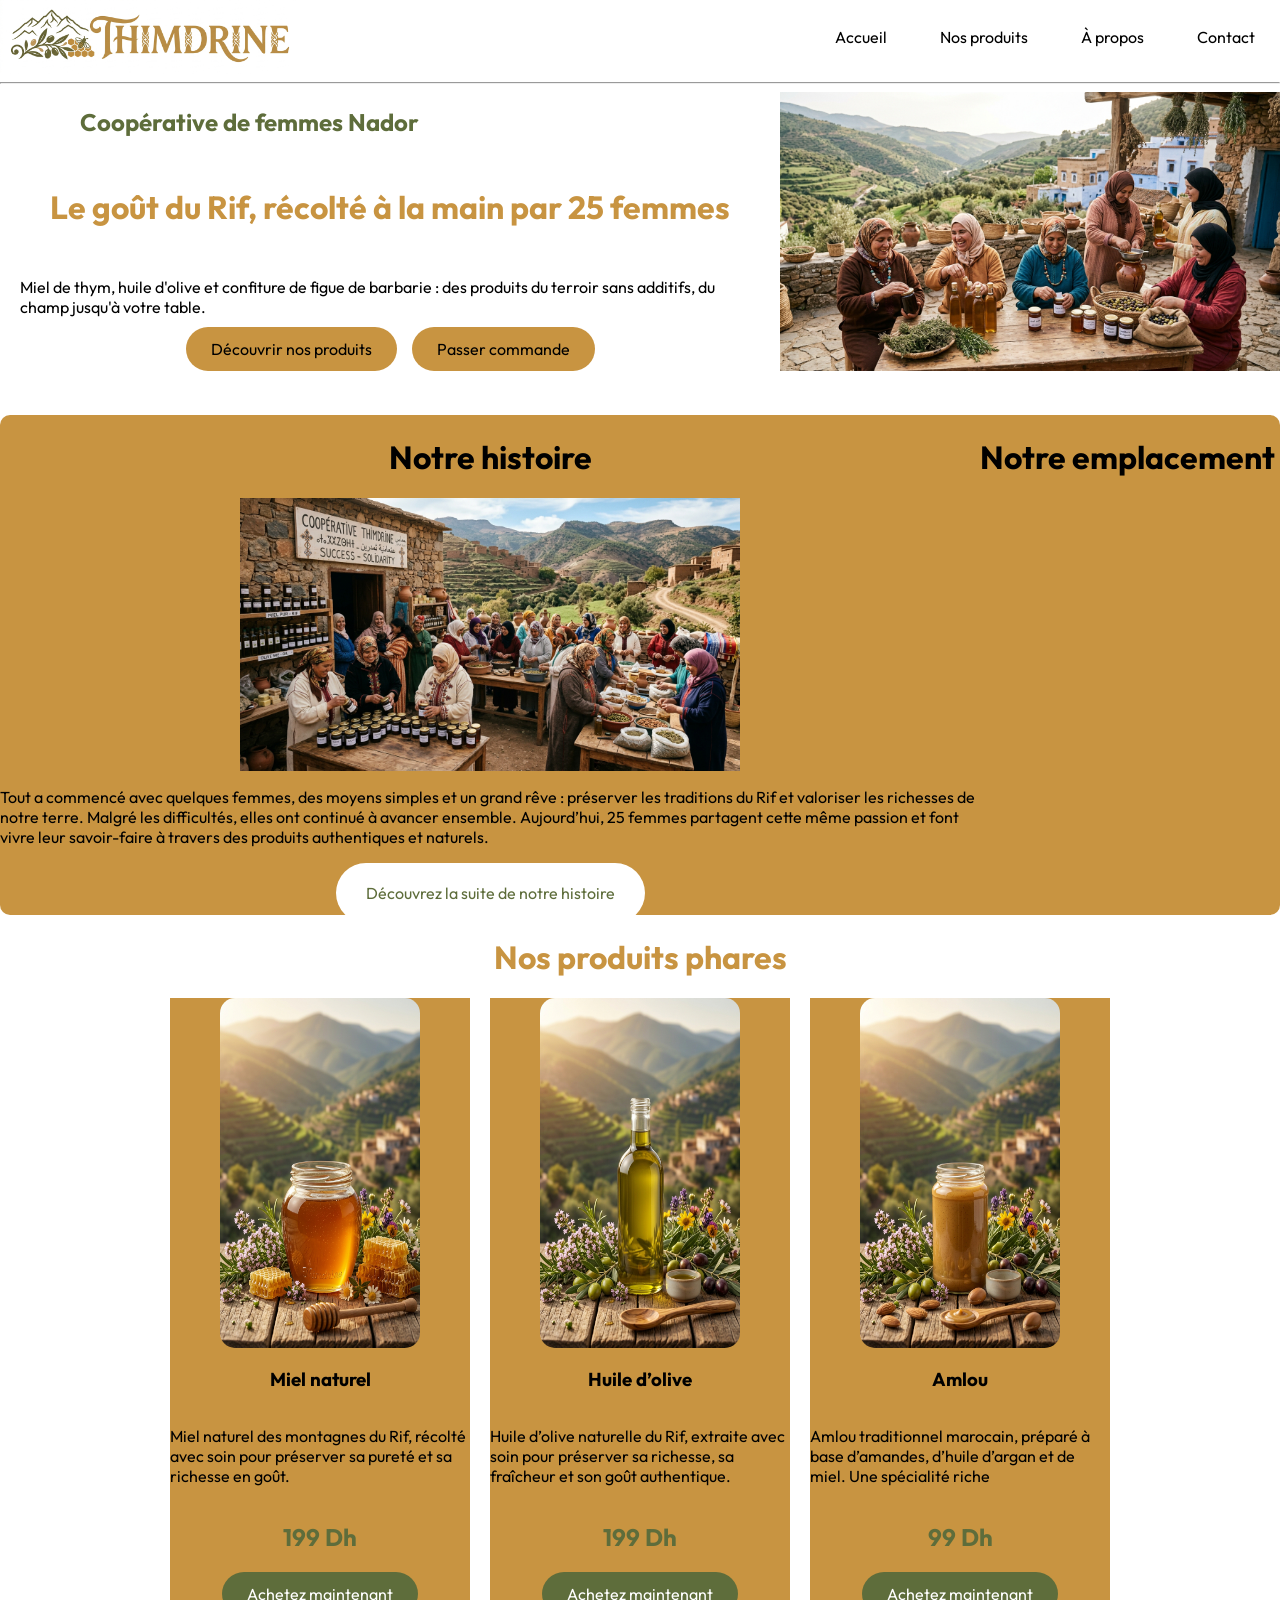
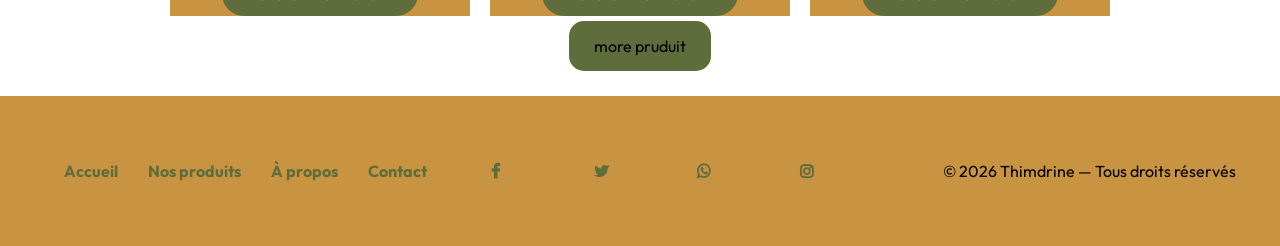
==== index.html @ 75c64252 "project" ====
<!doctype html>
<html lang="fr">
  <head>
    <link rel="preconnect" href="https://fonts.googleapis.com" />
    <link rel="preconnect" href="https://fonts.gstatic.com" crossorigin />
    <link
      href="https://fonts.googleapis.com/css2?family=Outfit:wght@100..900&display=swap"
      rel="stylesheet" />
    <link rel="stylesheet"
      href="https://cdnjs.cloudflare.com/ajax/libs/font-awesome/4.7.0/css/font-awesome.min.css">

    <meta charset="UTF-8" />
    <meta name="viewport" content="width=device-width, initial-scale=1.0" />
    <title>Document</title>
    <link rel="stylesheet" href="home.css" />
  </head>
  <body>
    <header>
      <div class="header-container">
        <img src="imeges/logo.jpg" alt="logo" class="logo" />
        <nav>
          <div class="navbar">
            <a href="index.html">Accueil</a>
            <a href="produits.html">Nos produits</a>
            <a href="propos.html">À propos</a>
            <a href="Contact.html">Contact</a>
          </div>
        </nav>
      </div>
    </header>
    <hr />
    <div class="header-page">
      <div class="right-side">
        <h2>Coopérative de femmes Nador</h2>
        <h1>Le goût du Rif, récolté à la main par 25 femmes</h1>
        <p>
          Miel de thym, huile d'olive et confiture de figue de barbarie : des
          produits du terroir sans additifs, du champ jusqu'à votre table.
        </p>
        <div class="button">
          <a href="produits.html">Découvrir nos produits</a>
          <a href="Contact.html">Passer commande</a>
        </div>
      </div>
      <div class="left-side">
        <img src="imeges/main photo.jpg" alt="imege" class="main-photo" />
      </div>
    </div>
    <br>
    <br>
    <main>
      <div class="landing-page">
        <div class="page-right">
          <h1>Notre histoire</h1>
          <img src="imeges/main2.jpg" alt="image">
          <p>Tout a commencé avec quelques femmes, des moyens simples et un
            grand
            rêve : préserver les traditions du Rif et valoriser les richesses de
            notre terre.

            Malgré les difficultés, elles ont continué à avancer ensemble.
            Aujourd’hui, 25 femmes partagent cette même passion et font vivre
            leur
            savoir-faire à travers des produits authentiques et naturels.</p>
          <a href class="button-story">Découvrez la suite de notre histoire</a>
        </div>
        <div class="page-left">
          <h1>Notre emplacement</h1>
          <div class="maps">
            <iframe
              src="https://www.google.com/maps/embed?pb=!1m18!1m12!1m3!1d3261.3728200613914!2d-2.9360679244320766!3d35.17225927275587!2m3!1f0!2f0!3f0!3m2!1i1024!2i768!4f13.1!3m3!1m2!1s0xd77a7870032e355%3A0xa71e405513238214!2sYouCode%20Nador!5e0!3m2!1sen!2sma!4v1791366741912!5m2!1sen!2sma"
              width="400" height="300" style="border:0;" allowfullscreen
              loading="lazy"
              referrerpolicy="strict-origin-when-cross-origin"></iframe>
          </div>

        </div>

      </div>
      <div class="pruduit">
        <h1>Nos produits phares</h1>
        <div class="best-pruduit">

          <div class="image1-desc">
            <img src="imeges/عسل.jpg" alt>
            <h3>Miel naturel</h3>
            <p>Miel naturel des montagnes du Rif, récolté avec soin pour
              préserver sa pureté et sa richesse en goût.
            </p>
            <h2> 199 Dh </h2>
            <a href="Contact.html">Achetez maintenant</a>

          </div>
          <div class="image1-desc">
            <img src="imeges/زيت زيتون.jpg" alt>
            <h3>Huile d’olive</h3>
            <p>Huile d’olive naturelle du Rif, extraite avec soin pour préserver
              sa richesse, sa fraîcheur et son goût authentique.
            </p>
            <h2> 199 Dh </h2>
            <a href="Contact.html">Achetez maintenant</a>

          </div>
          <div class="image1-desc">
            <img src="imeges/املو.jpg" alt>
            <h3>Amlou</h3>
            <p>Amlou traditionnel marocain, préparé à base d’amandes, d’huile
              d’argan et de miel. Une spécialité riche
            </p>
            <h2> 99 Dh </h2>
            <a href="Contact.html">Achetez maintenant</a>

          </div>

        </div>
        <div class="buttonTo-pruduit">
          <br>
        <a href="produits.html">more pruduit </a>

      </div>
      </div>
      
    </main>
    <br>
    <br>
    <footer class="footer-part">
      <div class="navbar-Foter">
        <a href="index.html">Accueil</a>
        <a href="produits.html">Nos produits</a>
        <a href="propos.html">À propos</a>
        <a href="Contact.html">Contact</a>
      </div>
      <div class="Réseaux-sociaux">
        <a href="#" class="fa fa-facebook"></a>
        <a href="#" class="fa fa-twitter"></a>
        <a href="#" class="fa fa-whatsapp"></a>
        <a href="#" class="fa fa-instagram"></a>
      </div>
      <div><p>© 2026 Thimdrine — Tous droits réservés</p>
      </div>

    </footer>
  </body>
</html>
---- home.css ----
body {
  font-family: "Outfit", sans-serif;
  padding: 0;
  margin: 0;
}

.logo {
  width: 300px;
  height: auto;
}

.header-container {
  width: 100%;

  display: flex;
  justify-content: space-between;
  align-items: center;
}

.navbar a {
  padding: 5px 25px;
  color: black;
  text-decoration: none;
  border-radius: 15px;

}

.navbar a:hover {
  color: black;
  background-color: #c89441;

}

.main-photo {
  width: 500px;
  height: auto;

}

.header-page {
  display: flex;
  justify-content: space-between;
  align-items: center;
}

.right-side h1 {
  color: #c89441;
  margin: 50px;

}

.right-side h2 {
  color: #5E6D3B;
    margin:10px 80px;

}
.right-side p {
    margin:  10px 20px;

}

.button {
  display: flex;
  gap: 15px;
  justify-content: center;
}

.button a {
  border-radius: 50px;
  padding: 12px 25px;
  background-color: #c89441;
  text-decoration: none;
  color: black;

}

.button a:hover {
  background-color: #5E6D3B;
  color: white;
}

.landing-page {
  display: flex;
  justify-content: space-between;

  background-color: #c89441;
  border-radius: 10px;
  width: auto;
  height: 500px;
}

.page-right {
  display: flex;
  flex-direction: column;
  align-items: center;
}

iframe {
  height: 400px;
  width: auto;

}

iframe:hover {
  transform: scale(1.03);
}

.button-story {
  background-color: white;
  border-radius: 30px;
  padding: 20px 30px;
  text-decoration: none;
  color: #5E6D3B;
}

.button-story:hover {
  transform: scale(1.05);

}

.page-right img {
  width: 500px;
  height: auto;
}

.best-pruduit {
  display: flex;
  justify-content: center;
  gap: 20px;
}

.image1-desc {
  width: 300px;
  background-color: #c89441;
  display: flex;
  flex-direction: column;
  justify-content: center;
  align-items: center;

}

.image1-desc img {
  width: 200px;
  height: 350px;
  border-radius: 15px;


}

.pruduit {
  display: flex;
  flex-direction: column;
  align-items: center;
}

.pruduit h1 {
  color: #c89441;
}

.image1-desc a {

  border-radius: 25px;
  text-decoration: none;
  background-color: #5E6D3B;
  border-radius: 50px;
  padding: 12px 25px;
  color: white;


}

.image1-desc a:hover {
  transform: scale(1.3);
  background-color: white;
  color: black;

}

.image1-desc h2 {
  color: #5E6D3B;


}

.page-right img:hover {
  transform: scale(1.03);


}

.footer-part {
  display: flex;
  background-color: #c89441;
  height: 150px;
  width: auto;
  align-items: center;
  justify-content: start;
  justify-content: space-evenly;
}

.navbar-Foter {
  margin: 20px;
  display: flex;
  ;
  gap: 30px;
}

.navbar-Foter a {
  text-decoration: none;
  color: #5E6D3B;
  font-weight: bold;

}

.fa {
  text-decoration: none;
  gap: 5px;
  width: 100px;
  color: #5E6D3B;
  font-weight: bold;

}
.buttonTo-pruduit a{
text-decoration: none;
border-radius: 15px;
background-color: hsl(78, 30%, 33%);
padding: 15px 25px;
color: black;
}
.buttonTo-pruduit a:hover{
background-color: #c89441;
color: white;

}
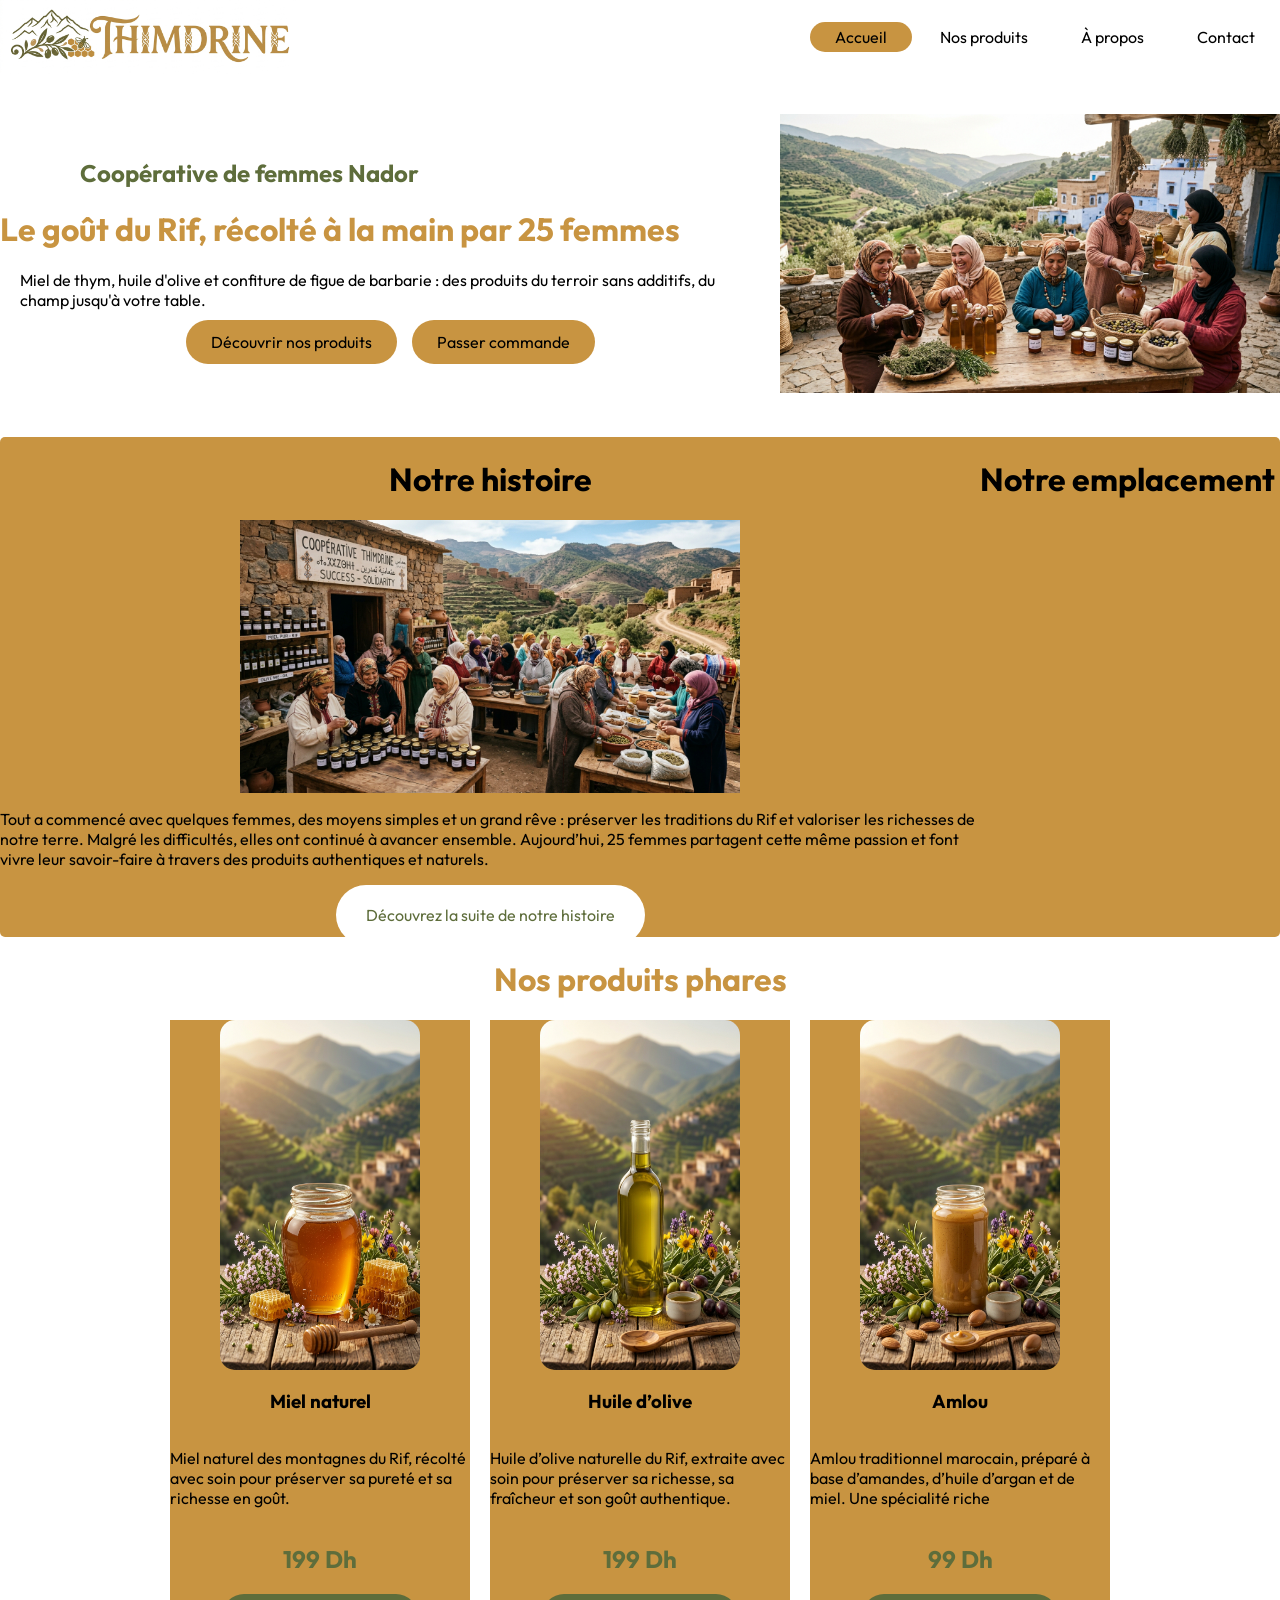
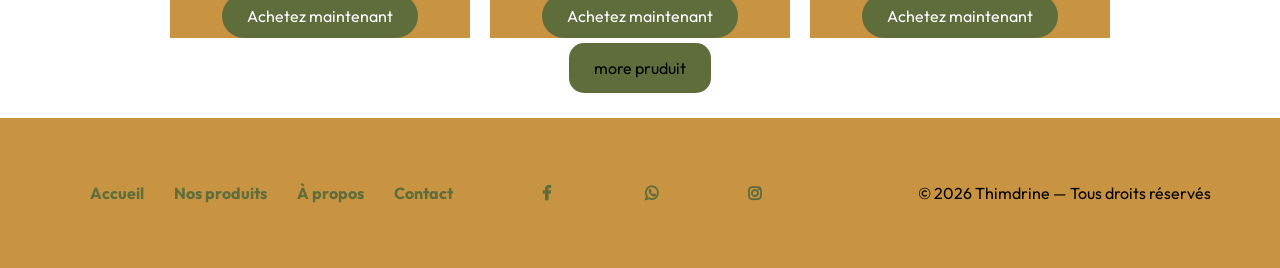
==== commit 3d029b52: "project" ====
--- a/index.html
+++ b/index.html
@@ -20,7 +20,7 @@
         <img src="imeges/logo.jpg" alt="logo" class="logo" />
         <nav>
           <div class="navbar">
-            <a href="index.html">Accueil</a>
+            <a  class="index" href="index.html">Accueil</a>
             <a href="produits.html">Nos produits</a>
             <a href="propos.html">À propos</a>
             <a href="Contact.html">Contact</a>
@@ -28,7 +28,8 @@
         </nav>
       </div>
     </header>
-    <hr />
+    <br />
+    <br>
     <div class="header-page">
       <div class="right-side">
         <h2>Coopérative de femmes Nador</h2>
@@ -43,7 +44,7 @@
         </div>
       </div>
       <div class="left-side">
-        <img src="imeges/main photo.jpg" alt="imege" class="main-photo" />
+        <img  class="main-photo" src="imeges/main photo.jpg" alt="imege"  />
       </div>
     </div>
     <br>
@@ -132,7 +133,6 @@
       </div>
       <div class="Réseaux-sociaux">
         <a href="#" class="fa fa-facebook"></a>
-        <a href="#" class="fa fa-twitter"></a>
         <a href="#" class="fa fa-whatsapp"></a>
         <a href="#" class="fa fa-instagram"></a>
       </div>
--- a/home.css
+++ b/home.css
@@ -25,6 +25,10 @@
 
 }
 
+.index {
+  background-color: #c89441;
+}
+
 .navbar a:hover {
   color: black;
   background-color: #c89441;
@@ -45,17 +49,17 @@
 
 .right-side h1 {
   color: #c89441;
-  margin: 50px;
 
 }
 
 .right-side h2 {
   color: #5E6D3B;
-    margin:10px 80px;
-
-}
+  margin: 10px 80px;
+
+}
+
 .right-side p {
-    margin:  10px 20px;
+  margin: 10px 20px;
 
 }
 
@@ -87,6 +91,7 @@
   border-radius: 10px;
   width: auto;
   height: 500px;
+  border-radius: 5px;
 }
 
 .page-right {
@@ -220,15 +225,126 @@
   font-weight: bold;
 
 }
-.buttonTo-pruduit a{
-text-decoration: none;
-border-radius: 15px;
-background-color: hsl(78, 30%, 33%);
-padding: 15px 25px;
-color: black;
-}
-.buttonTo-pruduit a:hover{
-background-color: #c89441;
-color: white;
+
+.buttonTo-pruduit a {
+  text-decoration: none;
+  border-radius: 15px;
+  background-color: hsl(78, 30%, 33%);
+  padding: 15px 25px;
+  color: black;
+}
+
+.buttonTo-pruduit a:hover {
+  background-color: #c89441;
+  color: white;
+
+}
+
+@media (max-width: 768px) {
+  .logo {
+    max-width: 100%;
+    height: auto;
+  }
+
+  .navbar {
+    display: flex;
+    flex-direction: column;
+  }
+
+  .navbar a {
+    font-size: 9px;
+  }
+
+  .header-page {
+    display: flex;
+    flex-direction: column;
+  }
+
+  .right-side h2 {
+    font-size: 12px;
+
+  }
+
+  .right-side h1 {
+    font-size: 19px;
+
+  }
+
+  .right-side p {
+    font-size: 10px;
+
+  }
+
+  .button {
+    padding: 5px 18px;
+    font-size: 10px;
+
+  }
+
+  img {
+    max-width: 100%;
+    height: auto;
+  }
+
+  p {
+    font-size: 10px;
+  }
+
+  h1 {
+    font-size: 19px;
+
+  }
+
+  .landing-page {
+    display: flex;
+    flex-direction: column;
+    max-width: 100%;
+    height: auto;
+  }
+
+  .button-story {
+    padding: 5px 18px;
+    font-size: 10px;
+
+  }
+
+  .page-left {
+    display: flex;
+    flex-direction: column;
+    align-items: center;
+  }
+
+  .maps {
+    max-width: 100%;
+    height: auto;
+  }
+
+  a {
+    padding: 5px 18px;
+    font-size: 10px;
+
+  }
+  .best-pruduit{
+    display: flex;
+    flex-wrap: wrap;
+    width: 100%;
+    height: auto;
+
+
+  }
+   .footer-part a{
+     padding: 1px 15px;
+    font-size: 10px;
+   gap: 3px;
+
+  }
+  .footer-part{
+    max-width: 100%;
+    height: auto;
+    display: flex;
+    flex-direction: column;
+
+  }
+
 
 }
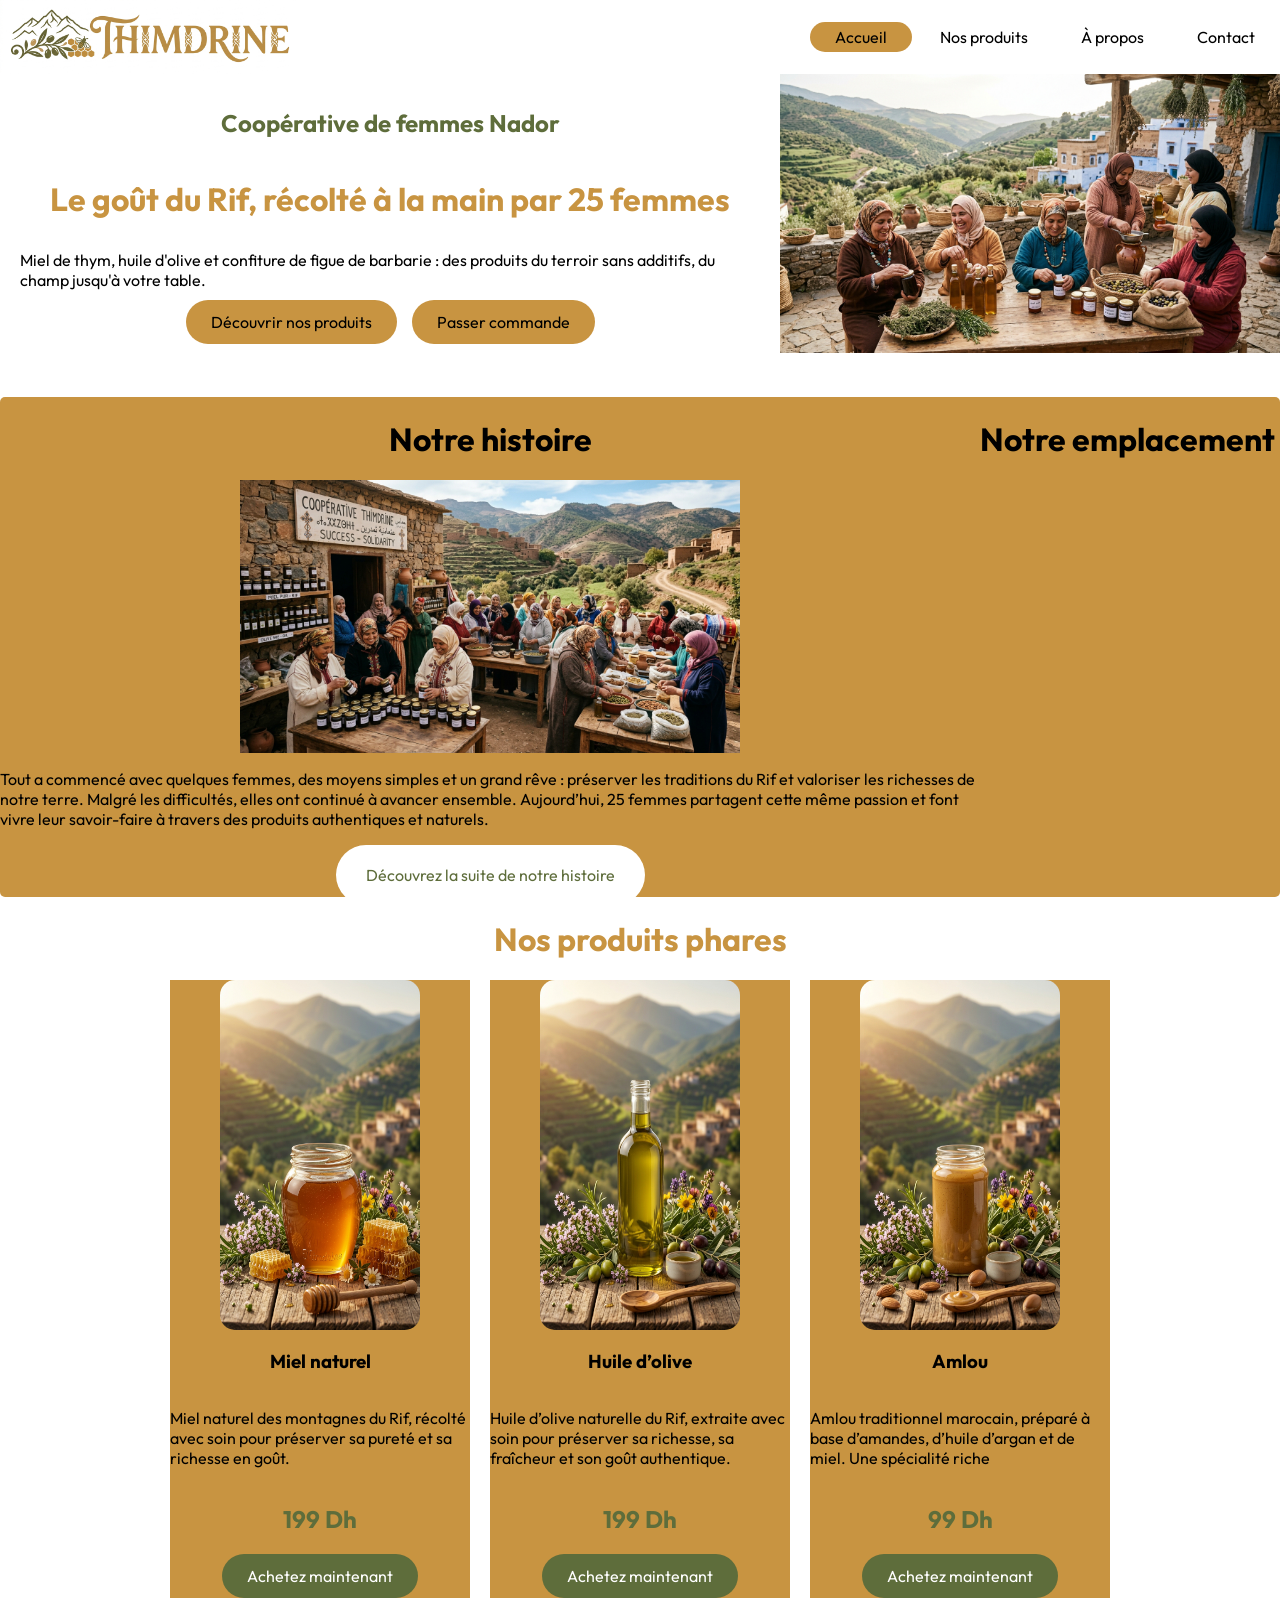
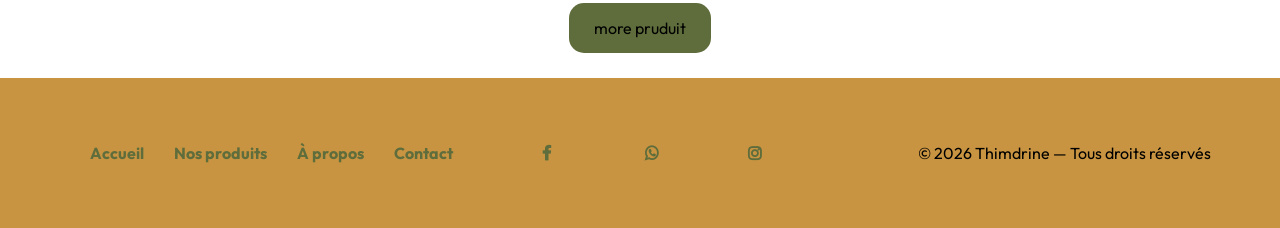
==== commit 627e2803: "project" ====
--- a/index.html
+++ b/index.html
@@ -28,8 +28,7 @@
         </nav>
       </div>
     </header>
-    <br />
-    <br>
+    
     <div class="header-page">
       <div class="right-side">
         <h2>Coopérative de femmes Nador</h2>
--- a/home.css
+++ b/home.css
@@ -46,6 +46,12 @@
   justify-content: space-between;
   align-items: center;
 }
+.right-side{
+  display: flex;
+  align-items: center;
+  flex-direction: column;
+  justify-content: center;
+}
 
 .right-side h1 {
   color: #c89441;
@@ -54,7 +60,6 @@
 
 .right-side h2 {
   color: #5E6D3B;
-  margin: 10px 80px;
 
 }
 
@@ -267,6 +272,7 @@
 
   .right-side h1 {
     font-size: 19px;
+    margin-left: 5px;
 
   }
 
@@ -292,6 +298,7 @@
 
   h1 {
     font-size: 19px;
+    
 
   }
 
@@ -329,11 +336,9 @@
     flex-wrap: wrap;
     width: 100%;
     height: auto;
-
-
   }
    .footer-part a{
-     padding: 1px 15px;
+     padding: 5px 15px;
     font-size: 10px;
    gap: 3px;
 
@@ -345,6 +350,10 @@
     flex-direction: column;
 
   }
+  .navbar{
+    gap: 1.7rem;
+    display: flex;
+  }
 
 
 }
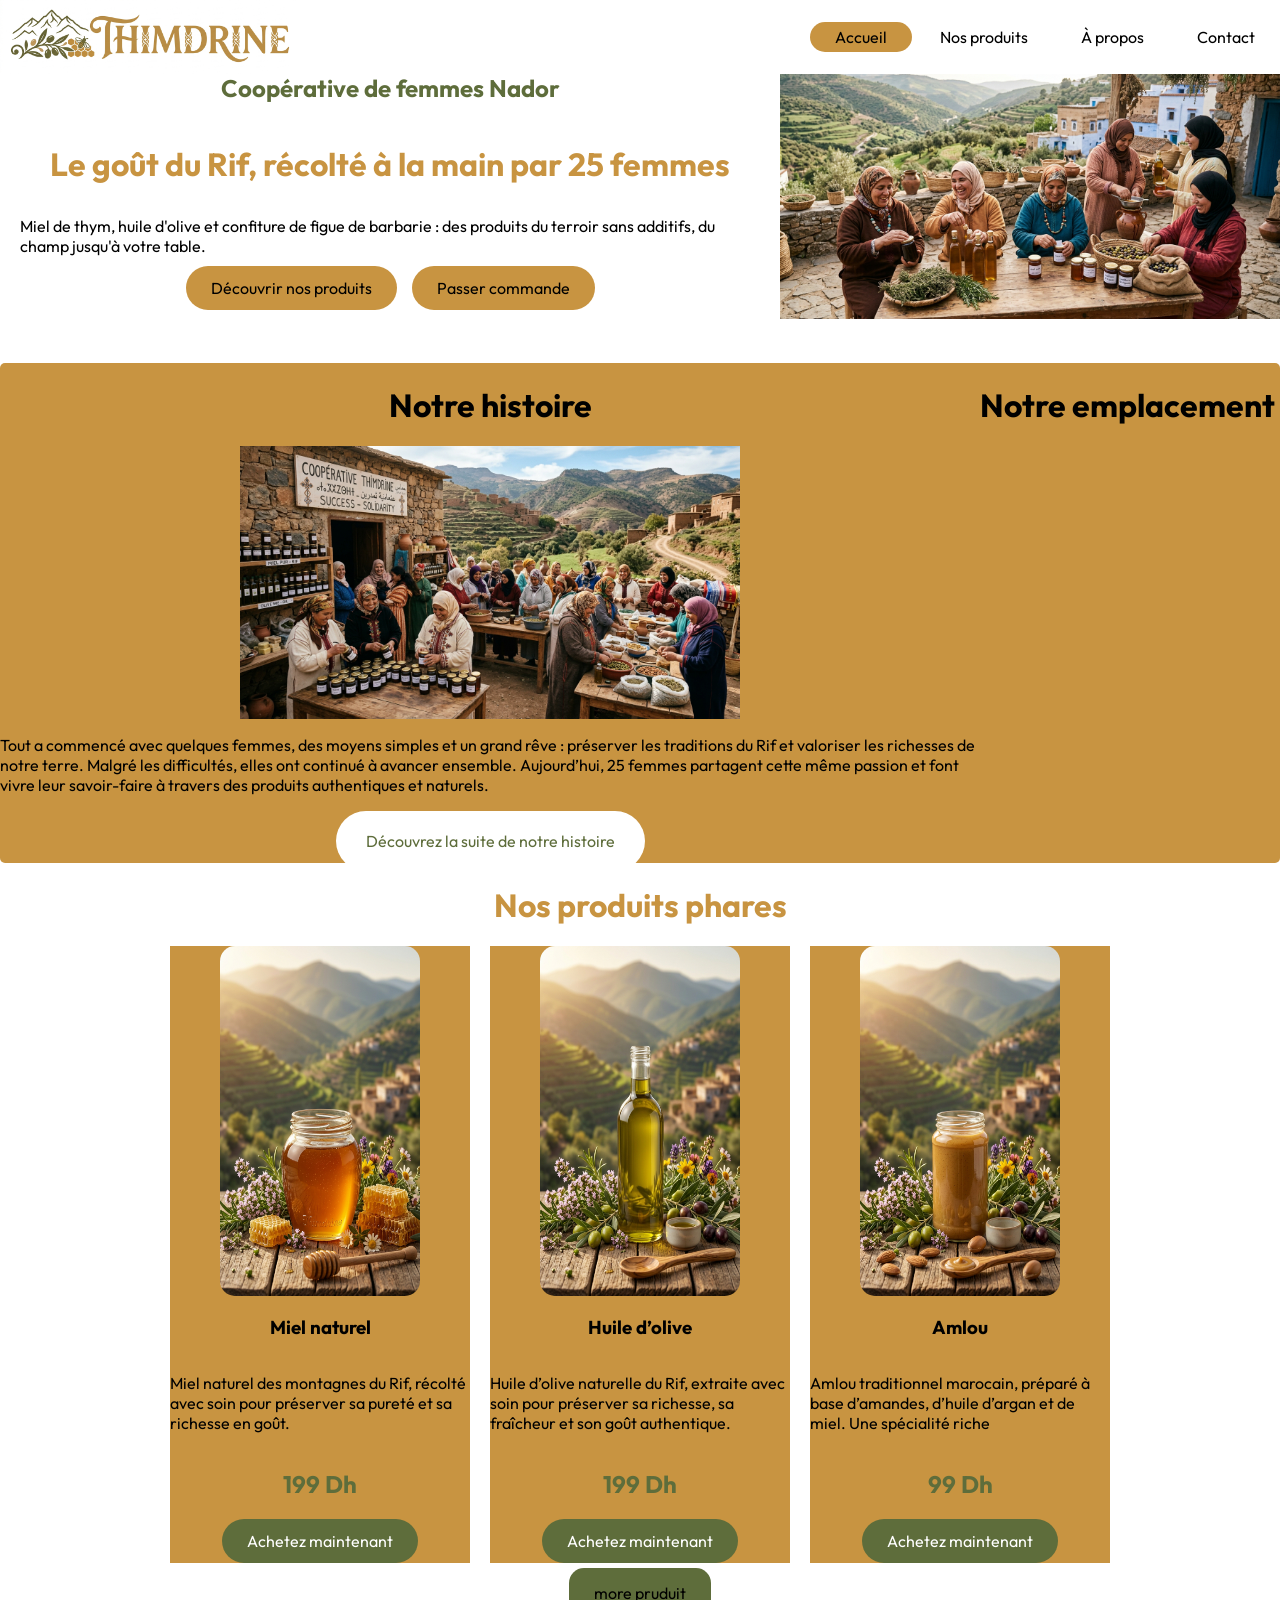
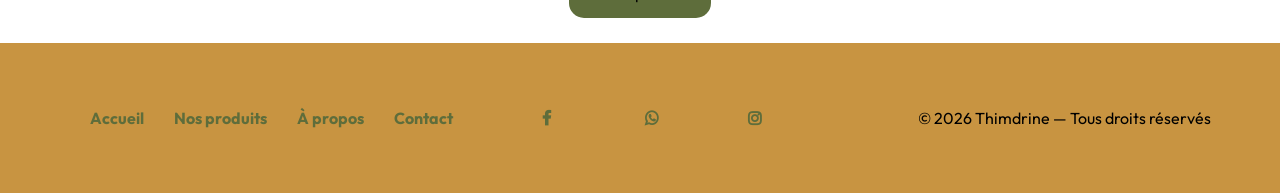
==== commit 63f8afcb: "project" ====
--- a/index.html
+++ b/index.html
@@ -17,18 +17,21 @@
   <body>
     <header>
       <div class="header-container">
+     
+
         <img src="imeges/logo.jpg" alt="logo" class="logo" />
         <nav>
           <div class="navbar">
-            <a  class="index" href="index.html">Accueil</a>
+            <a class="index" href="index.html">Accueil</a>
             <a href="produits.html">Nos produits</a>
             <a href="propos.html">À propos</a>
             <a href="Contact.html">Contact</a>
           </div>
         </nav>
       </div>
-    </header>
-    
+    <br>
+    <br>
+
     <div class="header-page">
       <div class="right-side">
         <h2>Coopérative de femmes Nador</h2>
@@ -43,11 +46,12 @@
         </div>
       </div>
       <div class="left-side">
-        <img  class="main-photo" src="imeges/main photo.jpg" alt="imege"  />
+        <img class="main-photo" src="imeges/main photo.jpg" alt="imege" />
       </div>
     </div>
     <br>
     <br>
+    </header>
     <main>
       <div class="landing-page">
         <div class="page-right">
@@ -115,11 +119,11 @@
         </div>
         <div class="buttonTo-pruduit">
           <br>
-        <a href="produits.html">more pruduit </a>
+          <a href="produits.html">more pruduit </a>
 
+        </div>
       </div>
-      </div>
-      
+
     </main>
     <br>
     <br>
--- a/home.css
+++ b/home.css
@@ -12,10 +12,20 @@
 .header-container {
   width: 100%;
 
-  display: flex;
-  justify-content: space-between;
-  align-items: center;
-}
+    display: flex;
+    justify-content: space-between;
+    align-items: center;
+    position: fixed;
+    top: 0;
+    z-index: 1000;
+    background-color: white;
+}
+.navbar{
+    position: relative;
+
+}
+
+
 
 .navbar a {
   padding: 5px 25px;
@@ -351,7 +361,7 @@
 
   }
   .navbar{
-    gap: 1.7rem;
+    gap: 1.1rem;
     display: flex;
   }
 
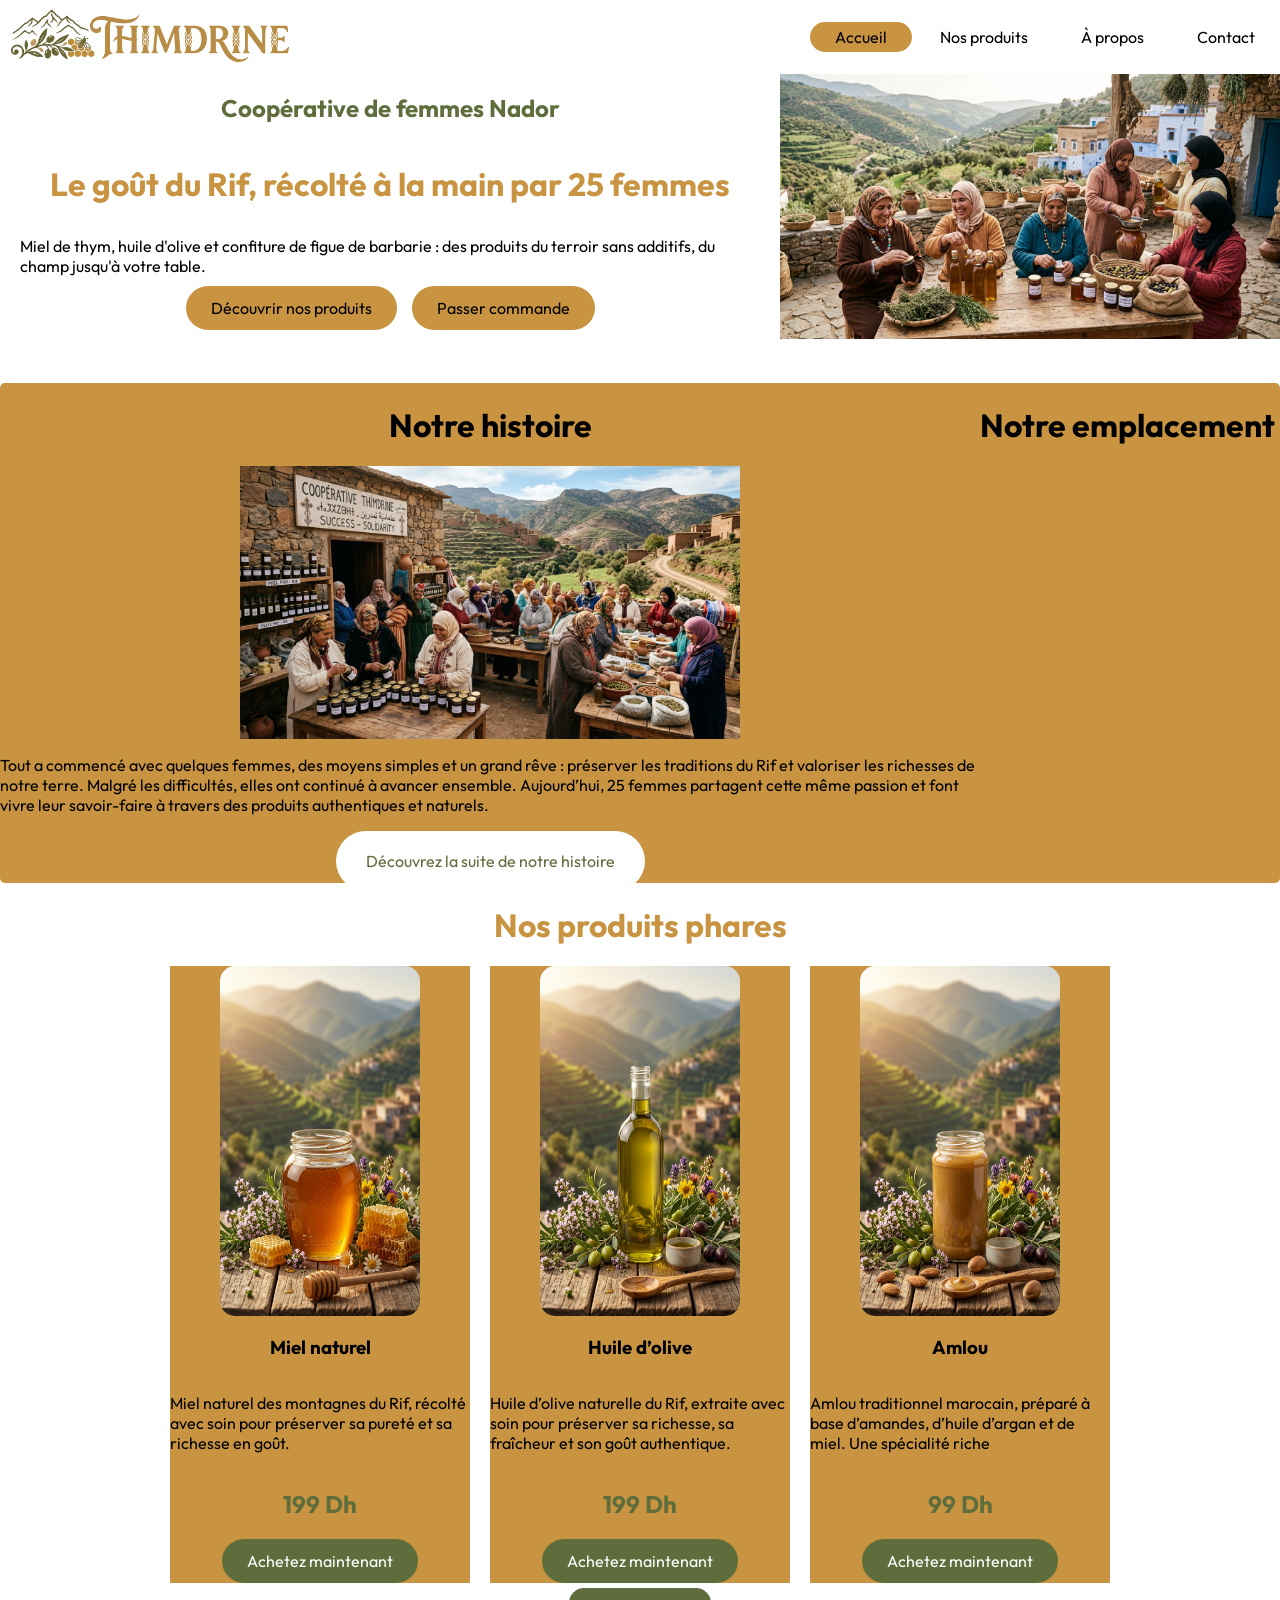
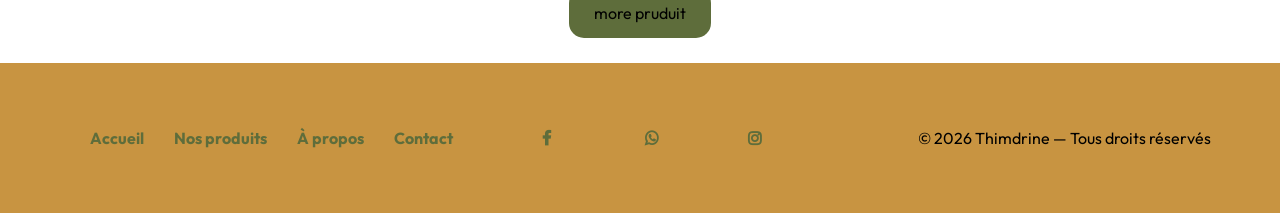
==== commit 912ba79f: "project" ====
--- a/index.html
+++ b/index.html
@@ -31,6 +31,12 @@
       </div>
     <br>
     <br>
+    <br>
+    <div class="space">
+      <br>
+      <br>
+      <br>
+    </div>
 
     <div class="header-page">
       <div class="right-side">
--- a/home.css
+++ b/home.css
@@ -38,7 +38,9 @@
 .index {
   background-color: #c89441;
 }
-
+.space{
+  display: none;
+}
 .navbar a:hover {
   color: black;
   background-color: #c89441;
@@ -256,23 +258,31 @@
 }
 
 @media (max-width: 768px) {
+  
+  .space{
+    display: block;
+  }
   .logo {
     max-width: 100%;
-    height: auto;
+    height: 10%;
+    margin: 0;
   }
 
   .navbar {
     display: flex;
     flex-direction: column;
+    align-items: center;
+padding-top: 10px;
   }
 
   .navbar a {
-    font-size: 9px;
+    font-size: 5px;
   }
 
   .header-page {
     display: flex;
     flex-direction: column;
+
   }
 
   .right-side h2 {
@@ -361,7 +371,7 @@
 
   }
   .navbar{
-    gap: 1.1rem;
+    gap: 0.5px;
     display: flex;
   }
 
